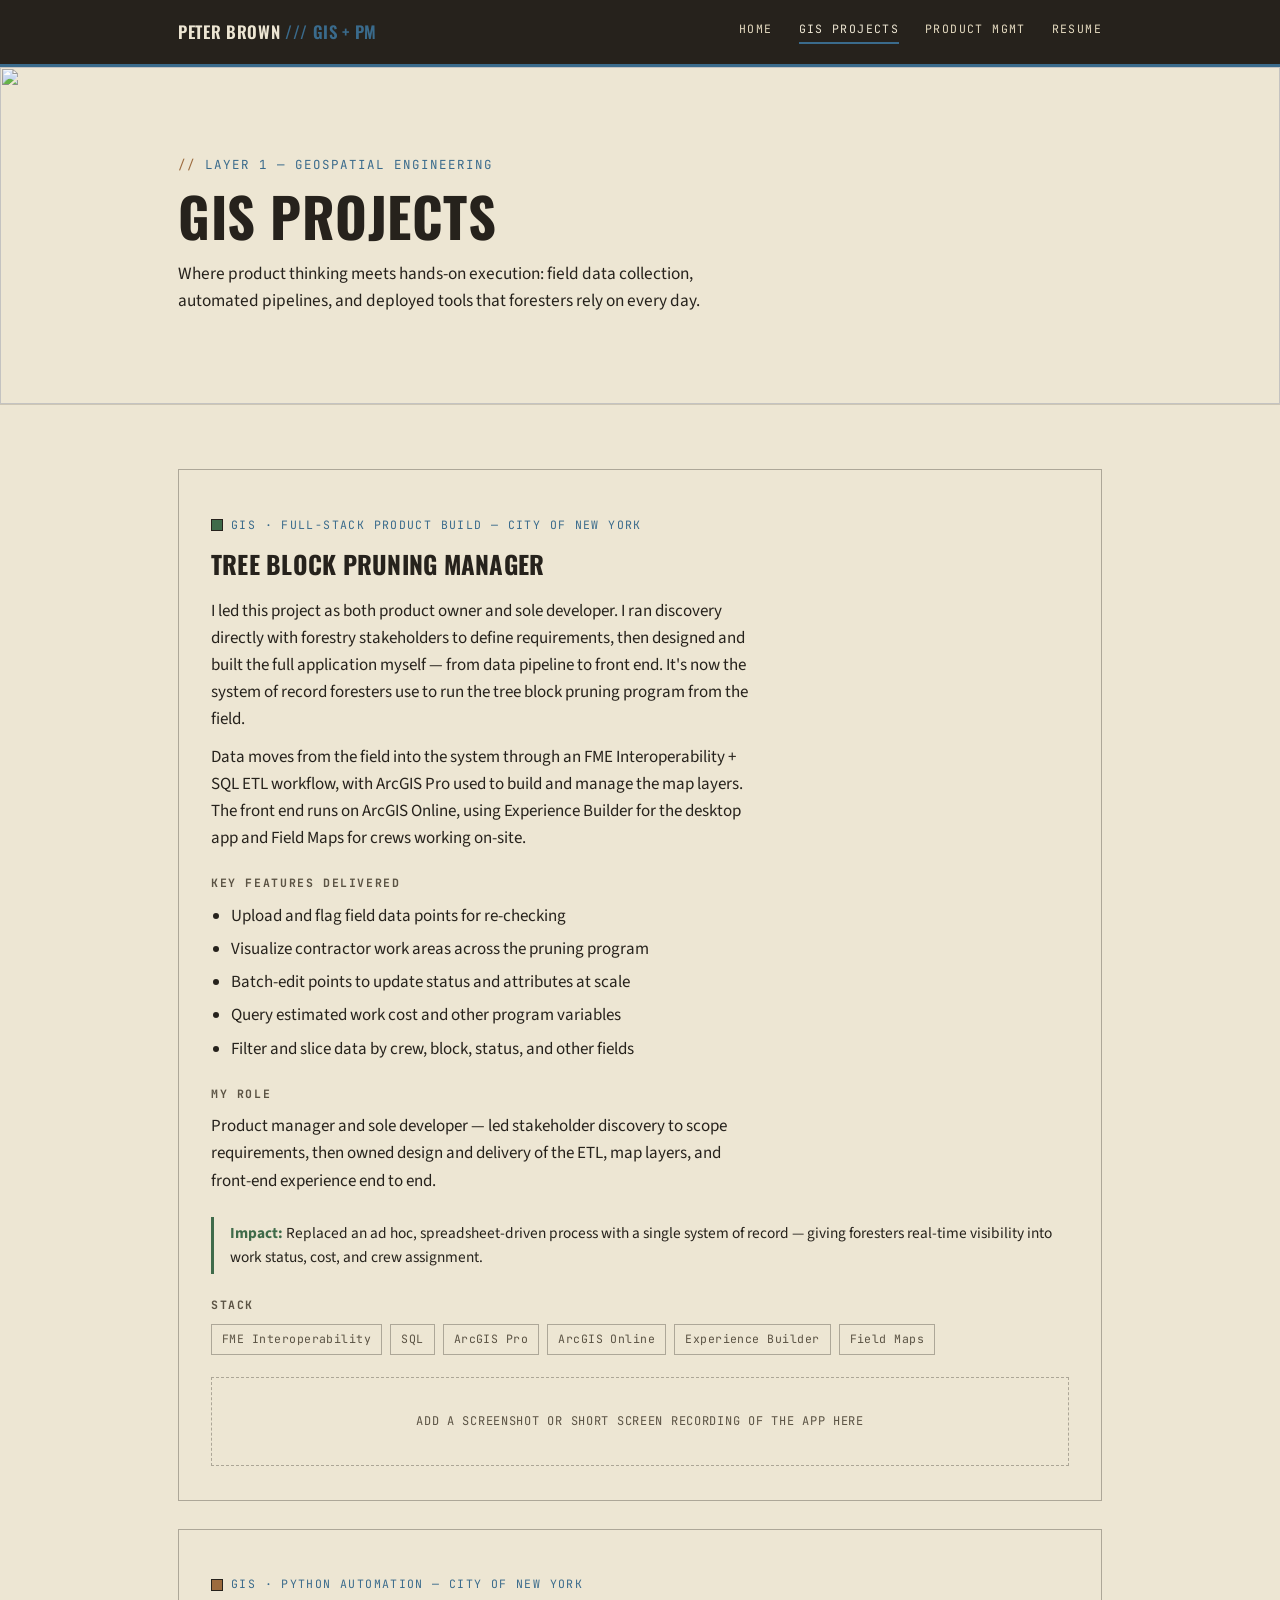
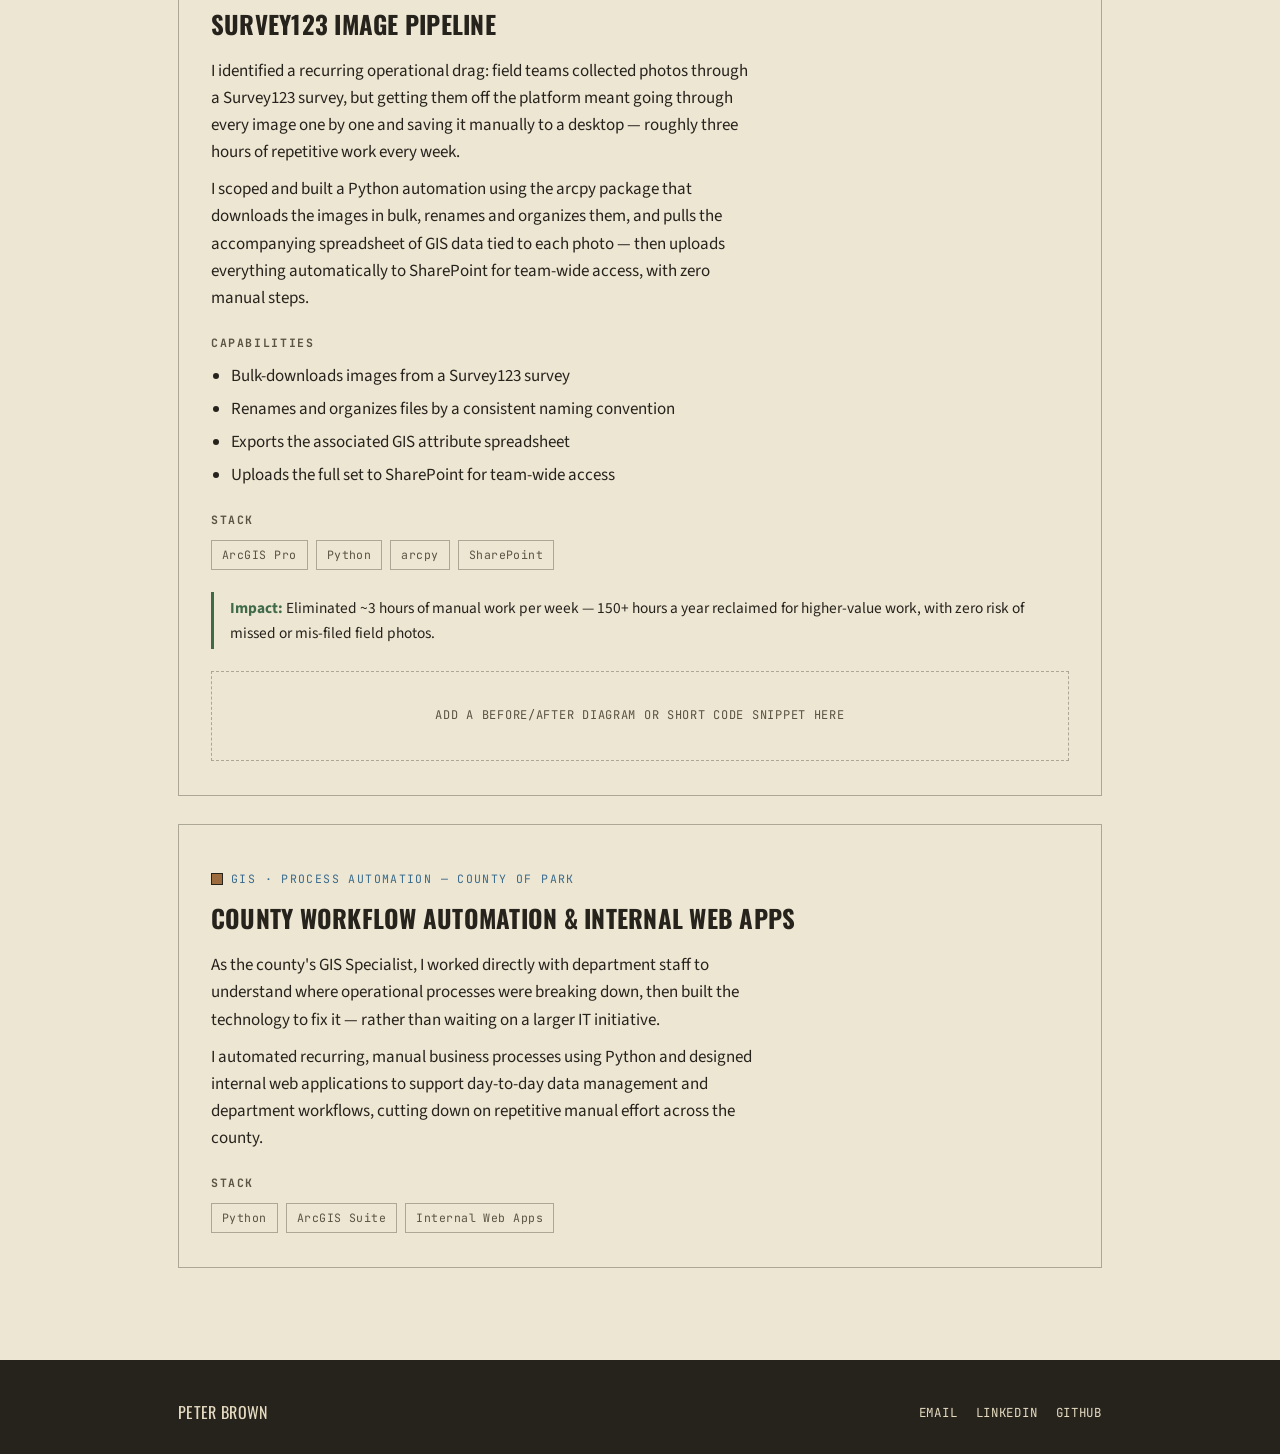
==== gis-projects.html @ 3a9af03f "Complete rework of portfolio 2026 Rewrote site to match my latest experience as of 2026" ====
<!DOCTYPE html>
<html lang="en">
<head>
<meta charset="UTF-8">
<meta name="viewport" content="width=device-width, initial-scale=1.0">
<title>GIS Projects — Peter Brown</title>
<link rel="preconnect" href="https://fonts.googleapis.com">
<link href="https://fonts.googleapis.com/css2?family=Oswald:wght@500;600;700&family=Source+Sans+3:wght@400;500;600&family=JetBrains+Mono:wght@400;500&display=swap" rel="stylesheet">
<link rel="stylesheet" href="styles.css">
</head>
<body>

<header class="titlebar">
  <div class="wrap">
    <a href="index.html" class="mark">Peter Brown <span>/// GIS + PM</span></a>
    <nav>
      <a href="index.html">Home</a>
      <a href="gis-projects.html" aria-current="page">GIS Projects</a>
      <a href="product-management.html">Product Mgmt</a>
      <a href="resume.html">Resume</a>
    </nav>
  </div>
</header>

<section class="hero">
  <img class="hero-bg" src="assets/contours.svg" alt="" aria-hidden="true">
  <div class="wrap">
    <p class="eyebrow">Layer 1 — Geospatial Engineering</p>
    <h1 class="title" style="font-size:clamp(2.2rem,6vw,3.4rem);">GIS Projects</h1>
    <p class="lede">Where product thinking meets hands-on execution: field data collection, automated pipelines, and deployed tools that foresters rely on every day.</p>
  </div>
</section>

<section class="block">
  <div class="wrap">

    <article class="project" id="pruning-app">
      <p class="cat"><span class="swatch gis"></span>GIS · Full-Stack Product Build — City of New York</p>
      <h3>Tree Block Pruning Manager</h3>
      <p class="narrative">I led this project as both product owner and sole developer. I ran discovery directly with forestry stakeholders to define requirements, then designed and built the full application myself — from data pipeline to front end. It's now the system of record foresters use to run the tree block pruning program from the field.</p>
      <p class="narrative">Data moves from the field into the system through an FME Interoperability + SQL ETL workflow, with ArcGIS Pro used to build and manage the map layers. The front end runs on ArcGIS Online, using Experience Builder for the desktop app and Field Maps for crews working on-site.</p>

      <h4>Key Features Delivered</h4>
      <ul class="capabilities">
        <li>Upload and flag field data points for re-checking</li>
        <li>Visualize contractor work areas across the pruning program</li>
        <li>Batch-edit points to update status and attributes at scale</li>
        <li>Query estimated work cost and other program variables</li>
        <li>Filter and slice data by crew, block, status, and other fields</li>
      </ul>

      <h4>My Role</h4>
      <p class="narrative" style="margin-bottom:0;">Product manager and sole developer — led stakeholder discovery to scope requirements, then owned design and delivery of the ETL, map layers, and front-end experience end to end.</p>

      <div class="impact"><strong>Impact:</strong> Replaced an ad hoc, spreadsheet-driven process with a single system of record — giving foresters real-time visibility into work status, cost, and crew assignment.</div>

      <h4>Stack</h4>
      <div class="stack">
        <span class="pill">FME Interoperability</span>
        <span class="pill">SQL</span>
        <span class="pill">ArcGIS Pro</span>
        <span class="pill">ArcGIS Online</span>
        <span class="pill">Experience Builder</span>
        <span class="pill">Field Maps</span>
      </div>

      <div class="media-slot">Add a screenshot or short screen recording of the app here</div>
    </article>

    <article class="project" id="image-automation">
      <p class="cat"><span class="swatch auto"></span>GIS · Python Automation — City of New York</p>
      <h3>Survey123 Image Pipeline</h3>
      <p class="narrative">I identified a recurring operational drag: field teams collected photos through a Survey123 survey, but getting them off the platform meant going through every image one by one and saving it manually to a desktop — roughly three hours of repetitive work every week.</p>
      <p class="narrative">I scoped and built a Python automation using the arcpy package that downloads the images in bulk, renames and organizes them, and pulls the accompanying spreadsheet of GIS data tied to each photo — then uploads everything automatically to SharePoint for team-wide access, with zero manual steps.</p>

      <h4>Capabilities</h4>
      <ul class="capabilities">
        <li>Bulk-downloads images from a Survey123 survey</li>
        <li>Renames and organizes files by a consistent naming convention</li>
        <li>Exports the associated GIS attribute spreadsheet</li>
        <li>Uploads the full set to SharePoint for team-wide access</li>
      </ul>

      <h4>Stack</h4>
      <div class="stack">
        <span class="pill">ArcGIS Pro</span>
        <span class="pill">Python</span>
        <span class="pill">arcpy</span>
        <span class="pill">SharePoint</span>
      </div>

      <div class="impact"><strong>Impact:</strong> Eliminated ~3 hours of manual work per week — 150+ hours a year reclaimed for higher-value work, with zero risk of missed or mis-filed field photos.</div>

      <div class="media-slot">Add a before/after diagram or short code snippet here</div>
    </article>

    <article class="project" id="park-county-automation">
      <p class="cat"><span class="swatch auto"></span>GIS · Process Automation — County of Park</p>
      <h3>County Workflow Automation &amp; Internal Web Apps</h3>
      <p class="narrative">As the county's GIS Specialist, I worked directly with department staff to understand where operational processes were breaking down, then built the technology to fix it — rather than waiting on a larger IT initiative.</p>
      <p class="narrative">I automated recurring, manual business processes using Python and designed internal web applications to support day-to-day data management and department workflows, cutting down on repetitive manual effort across the county.</p>

      <h4>Stack</h4>
      <div class="stack">
        <span class="pill">Python</span>
        <span class="pill">ArcGIS Suite</span>
        <span class="pill">Internal Web Apps</span>
      </div>
    </article>

  </div>
</section>

<footer class="sheet-footer">
  <div class="wrap">
    <div class="fname">Peter Brown</div>
    <div class="contact-links">
      <a href="mailto:peternbrown100@gmail.com">Email</a>
      <a href="https://linkedin.com/in/your-profile" target="_blank" rel="noopener">LinkedIn</a>
      <a href="https://github.com/your-username" target="_blank" rel="noopener">GitHub</a>
    </div>
  </div>
</footer>

</body>
</html>
---- styles.css ----
/* ============================================================
   TOKENS — topo-sheet palette, drawn from USGS quad map colors
   ============================================================ */
:root {
  --paper: #EDE6D3;
  --paper-alt: #E4DAC0;
  --ink: #26221C;
  --ink-soft: #5B5344;
  --contour: #9C6B3E;
  --forest: #3F6B4A;
  --survey-blue: #3A6B8C;
  --plss-red: #A5392F;
  --line: rgba(38, 34, 28, 0.16);
  --line-strong: rgba(38, 34, 28, 0.32);

  --font-display: "Oswald", "Arial Narrow", sans-serif;
  --font-body: "Source Sans 3", "Segoe UI", sans-serif;
  --font-mono: "JetBrains Mono", "Courier New", monospace;
}

* { box-sizing: border-box; }
html { scroll-behavior: smooth; }

body {
  margin: 0;
  background: var(--paper);
  color: var(--ink);
  font-family: var(--font-body);
  font-size: 17px;
  line-height: 1.6;
}

img { max-width: 100%; display: block; }
a { color: inherit; }

.wrap {
  max-width: 980px;
  margin: 0 auto;
  padding: 0 28px;
}

/* ============================================================
   TITLE BAR — persistent header styled like a map sheet strip
   ============================================================ */
.titlebar {
  background: var(--ink);
  color: var(--paper);
  border-bottom: 3px solid var(--survey-blue);
  position: sticky;
  top: 0;
  z-index: 50;
}
.titlebar .wrap {
  display: flex;
  align-items: center;
  justify-content: space-between;
  height: 64px;
}
.titlebar .mark {
  font-family: var(--font-display);
  font-weight: 600;
  letter-spacing: 0.04em;
  font-size: 1.05rem;
  text-transform: uppercase;
  text-decoration: none;
  color: var(--paper);
}
.titlebar .mark span { color: var(--survey-blue); }
.titlebar nav { display: flex; gap: 26px; }
.titlebar nav a {
  font-family: var(--font-mono);
  font-size: 0.72rem;
  letter-spacing: 0.12em;
  text-transform: uppercase;
  text-decoration: none;
  color: var(--paper-alt);
  padding-bottom: 4px;
  border-bottom: 2px solid transparent;
  transition: border-color 0.15s ease, color 0.15s ease;
}
.titlebar nav a:hover,
.titlebar nav a[aria-current="page"] {
  color: var(--paper);
  border-color: var(--survey-blue);
}

/* ============================================================
   HERO — map-sheet cover with contour texture
   ============================================================ */
.hero {
  position: relative;
  overflow: hidden;
  background: var(--paper);
  border-bottom: 1px solid var(--line);
}
.hero-bg {
  position: absolute;
  inset: 0;
  width: 100%;
  height: 100%;
  opacity: 0.9;
  pointer-events: none;
}
.hero .wrap {
  position: relative;
  padding-top: 88px;
  padding-bottom: 72px;
}
.eyebrow {
  font-family: var(--font-mono);
  font-size: 0.78rem;
  letter-spacing: 0.16em;
  text-transform: uppercase;
  color: var(--survey-blue);
  margin: 0 0 14px;
}
.eyebrow::before { content: "// "; color: var(--contour); }

h1.title {
  font-family: var(--font-display);
  font-weight: 700;
  text-transform: uppercase;
  letter-spacing: 0.01em;
  font-size: clamp(2.6rem, 7vw, 4.4rem);
  line-height: 0.98;
  margin: 0 0 10px;
}
.hero .role {
  font-family: var(--font-mono);
  font-size: 0.95rem;
  letter-spacing: 0.06em;
  color: var(--ink-soft);
  text-transform: uppercase;
  margin: 0 0 26px;
}
.lede {
  max-width: 58ch;
  font-size: 1.08rem;
  color: var(--ink);
}
.hero-actions {
  display: flex;
  gap: 14px;
  margin-top: 32px;
  flex-wrap: wrap;
}

/* Buttons */
.btn {
  display: inline-block;
  font-family: var(--font-mono);
  font-size: 0.78rem;
  letter-spacing: 0.1em;
  text-transform: uppercase;
  text-decoration: none;
  padding: 12px 20px;
  border: 1.5px solid var(--ink);
  color: var(--ink);
  transition: background 0.15s ease, color 0.15s ease, border-color 0.15s ease;
}
.btn:hover { background: var(--ink); color: var(--paper); }
.btn.primary { background: var(--survey-blue); color: var(--paper); border-color: var(--survey-blue); }
.btn.primary:hover { background: #2E5670; border-color: #2E5670; }

/* Impact stats bar — above-the-fold quantified proof points */
.stats-bar {
  display: grid;
  grid-template-columns: repeat(auto-fit, minmax(160px, 1fr));
  gap: 1px;
  background: var(--line-strong);
  border: 1px solid var(--line-strong);
  margin: 30px 0 8px;
  max-width: 760px;
}
.stat {
  background: var(--paper);
  padding: 18px 16px;
  text-align: left;
}
.stat .num {
  font-family: var(--font-display);
  font-weight: 700;
  font-size: 1.9rem;
  color: var(--forest);
  line-height: 1;
  margin-bottom: 6px;
}
.stat .label {
  font-family: var(--font-mono);
  font-size: 0.68rem;
  letter-spacing: 0.06em;
  text-transform: uppercase;
  color: var(--ink-soft);
}

/* ============================================================
   SECTIONS
   ============================================================ */
section.block { padding: 64px 0; border-bottom: 1px solid var(--line); }
section.block:last-of-type { border-bottom: none; }

.section-head { margin-bottom: 36px; }
.section-head h2 {
  font-family: var(--font-display);
  text-transform: uppercase;
  font-size: 1.9rem;
  letter-spacing: 0.01em;
  margin: 0 0 6px;
}
.section-head .sub {
  font-family: var(--font-mono);
  font-size: 0.85rem;
  color: var(--ink-soft);
  letter-spacing: 0.02em;
}

/* ============================================================
   LEGEND CARDS — the signature element.
   Modeled on a map-sheet legend key: swatch + label + description.
   ============================================================ */
.legend-grid {
  display: grid;
  grid-template-columns: repeat(auto-fit, minmax(230px, 1fr));
  gap: 2px;
  background: var(--line);
  border: 1px solid var(--line-strong);
}
.legend-card {
  background: var(--paper);
  padding: 26px 24px;
  text-decoration: none;
  color: var(--ink);
  display: flex;
  flex-direction: column;
  gap: 10px;
  transition: background 0.15s ease;
}
a.legend-card:hover { background: var(--paper-alt); }
.swatch {
  width: 22px;
  height: 22px;
  border: 1.5px solid var(--ink);
}
.swatch.gis { background: var(--forest); }
.swatch.pm { background: var(--survey-blue); }
.swatch.auto { background: var(--contour); }
.swatch.empty { background: transparent; border-style: dashed; }

.legend-card .cat {
  font-family: var(--font-mono);
  font-size: 0.7rem;
  letter-spacing: 0.12em;
  text-transform: uppercase;
  color: var(--ink-soft);
}
.legend-card h3 {
  font-family: var(--font-display);
  text-transform: uppercase;
  font-size: 1.15rem;
  margin: 0;
  letter-spacing: 0.01em;
}
.legend-card p { margin: 0; font-size: 0.94rem; color: var(--ink-soft); }
.legend-card .arrow {
  margin-top: auto;
  font-family: var(--font-mono);
  font-size: 0.75rem;
  letter-spacing: 0.08em;
  color: var(--survey-blue);
  font-weight: 600;
}
a.legend-card { border-top: 3px solid transparent; transition: background 0.15s ease, border-color 0.15s ease; }
a.legend-card:hover { border-top-color: var(--survey-blue); }

/* ============================================================
   PROJECT ENTRY — full case-study layout (GIS + PM pages)
   ============================================================ */
.project {
  border: 1px solid var(--line-strong);
  background: var(--paper);
  margin-bottom: 28px;
  padding: 34px 32px;
}
.project .cat {
  font-family: var(--font-mono);
  font-size: 0.72rem;
  letter-spacing: 0.12em;
  text-transform: uppercase;
  color: var(--survey-blue);
  display: flex;
  align-items: center;
  gap: 8px;
  margin-bottom: 10px;
}
.project .cat .swatch { width: 12px; height: 12px; border-width: 1px; }
.project h3 {
  font-family: var(--font-display);
  text-transform: uppercase;
  font-size: 1.55rem;
  margin: 0 0 14px;
  letter-spacing: 0.01em;
}
.project .narrative { margin: 0 0 18px; max-width: 68ch; }
.project .narrative + .narrative { margin-top: -8px; }

.project h4 {
  font-family: var(--font-mono);
  font-size: 0.72rem;
  letter-spacing: 0.14em;
  text-transform: uppercase;
  color: var(--ink-soft);
  margin: 22px 0 10px;
}
.project ul.capabilities { margin: 0; padding-left: 20px; }
.project ul.capabilities li { margin-bottom: 6px; }

.stack {
  display: flex;
  flex-wrap: wrap;
  gap: 8px;
  margin-top: 4px;
}
.pill {
  font-family: var(--font-mono);
  font-size: 0.72rem;
  letter-spacing: 0.04em;
  border: 1px solid var(--line-strong);
  padding: 5px 10px;
  color: var(--ink-soft);
}

.impact {
  margin-top: 22px;
  border-left: 3px solid var(--forest);
  padding: 4px 0 4px 16px;
  font-size: 0.96rem;
  color: var(--ink);
}
.impact strong { color: var(--forest); }

.media-slot {
  margin-top: 22px;
  border: 1.5px dashed var(--line-strong);
  padding: 34px 20px;
  text-align: center;
  font-family: var(--font-mono);
  font-size: 0.75rem;
  letter-spacing: 0.06em;
  text-transform: uppercase;
  color: var(--ink-soft);
}

/* Empty / placeholder project card */
.project.placeholder {
  border-style: dashed;
  display: flex;
  align-items: center;
  justify-content: center;
  min-height: 140px;
  text-align: center;
}
.project.placeholder .inner { max-width: 40ch; }
.project.placeholder h4 {
  margin: 0 0 6px;
  color: var(--ink);
  font-size: 0.85rem;
}
.project.placeholder p { margin: 0; font-size: 0.85rem; color: var(--ink-soft); }

/* ============================================================
   KEY / SKILLS TABLE
   ============================================================ */
.key-table { display: grid; grid-template-columns: repeat(auto-fit, minmax(230px, 1fr)); gap: 28px; }
.key-col .cat { display: flex; align-items: center; gap: 8px; margin-bottom: 12px; }
.key-col .cat span.label {
  font-family: var(--font-mono);
  font-size: 0.78rem;
  letter-spacing: 0.1em;
  text-transform: uppercase;
}
.key-col ul { list-style: none; margin: 0; padding: 0; }
.key-col li {
  font-size: 0.94rem;
  padding: 6px 0;
  border-bottom: 1px dotted var(--line-strong);
}

/* ============================================================
   FOOTER
   ============================================================ */
footer.sheet-footer {
  background: var(--ink);
  color: var(--paper-alt);
  padding: 40px 0 28px;
}
footer.sheet-footer .wrap {
  display: flex;
  justify-content: space-between;
  align-items: center;
  flex-wrap: wrap;
  gap: 18px;
}
footer.sheet-footer .fname {
  font-family: var(--font-display);
  text-transform: uppercase;
  letter-spacing: 0.02em;
  font-size: 1rem;
}
footer.sheet-footer .contact-links { display: flex; gap: 18px; }
footer.sheet-footer a {
  text-decoration: none;
  color: var(--paper-alt);
  font-family: var(--font-mono);
  font-size: 0.78rem;
  letter-spacing: 0.06em;
  text-transform: uppercase;
  border-bottom: 1px solid transparent;
}
footer.sheet-footer a:hover { border-color: var(--contour); color: var(--paper); }
footer.sheet-footer .scale-note {
  font-family: var(--font-mono);
  font-size: 0.68rem;
  color: var(--ink-soft);
  margin-top: 20px;
  letter-spacing: 0.04em;
}

/* ============================================================
   TIMELINE — experience & education entries on the resume page
   ============================================================ */
.timeline { margin-bottom: 8px; }
.timeline-entry {
  border-left: 3px solid var(--line-strong);
  padding: 2px 0 30px 24px;
  position: relative;
}
.timeline-entry:last-child { padding-bottom: 2px; }
.timeline-entry::before {
  content: "";
  position: absolute;
  left: -7px;
  top: 5px;
  width: 11px;
  height: 11px;
  background: var(--survey-blue);
  border: 2px solid var(--paper);
}
.timeline-entry .when {
  font-family: var(--font-mono);
  font-size: 0.72rem;
  letter-spacing: 0.08em;
  text-transform: uppercase;
  color: var(--ink-soft);
  margin-bottom: 4px;
}
.timeline-entry h4.role {
  font-family: var(--font-display);
  text-transform: uppercase;
  font-size: 1.1rem;
  margin: 0 0 2px;
  letter-spacing: 0.01em;
  color: var(--ink);
}
.timeline-entry .org {
  font-family: var(--font-mono);
  font-size: 0.85rem;
  color: var(--survey-blue);
  margin-bottom: 12px;
}
.timeline-entry ul { margin: 0; padding-left: 20px; }
.timeline-entry li { margin-bottom: 5px; font-size: 0.94rem; }
.resume-cta {
  border: 1px solid var(--line-strong);
  padding: 30px 28px;
  display: flex;
  justify-content: space-between;
  align-items: center;
  flex-wrap: wrap;
  gap: 18px;
  margin-bottom: 40px;
}
.resume-cta .info h3 {
  font-family: var(--font-display);
  text-transform: uppercase;
  margin: 0 0 6px;
  font-size: 1.2rem;
}
.resume-cta .info p { margin: 0; color: var(--ink-soft); font-size: 0.92rem; }

/* ============================================================
   RESPONSIVE
   ============================================================ */
@media (max-width: 640px) {
  .titlebar .wrap { flex-direction: column; height: auto; padding: 14px 20px; gap: 10px; }
  .titlebar nav { gap: 16px; flex-wrap: wrap; justify-content: center; }
  .hero .wrap { padding-top: 56px; padding-bottom: 48px; }
  .project { padding: 26px 20px; }
  footer.sheet-footer .wrap { flex-direction: column; align-items: flex-start; }
}

@media (prefers-reduced-motion: reduce) {
  html { scroll-behavior: auto; }
}

/* Focus visibility */
a:focus-visible, button:focus-visible {
  outline: 2px solid var(--survey-blue);
  outline-offset: 2px;
}
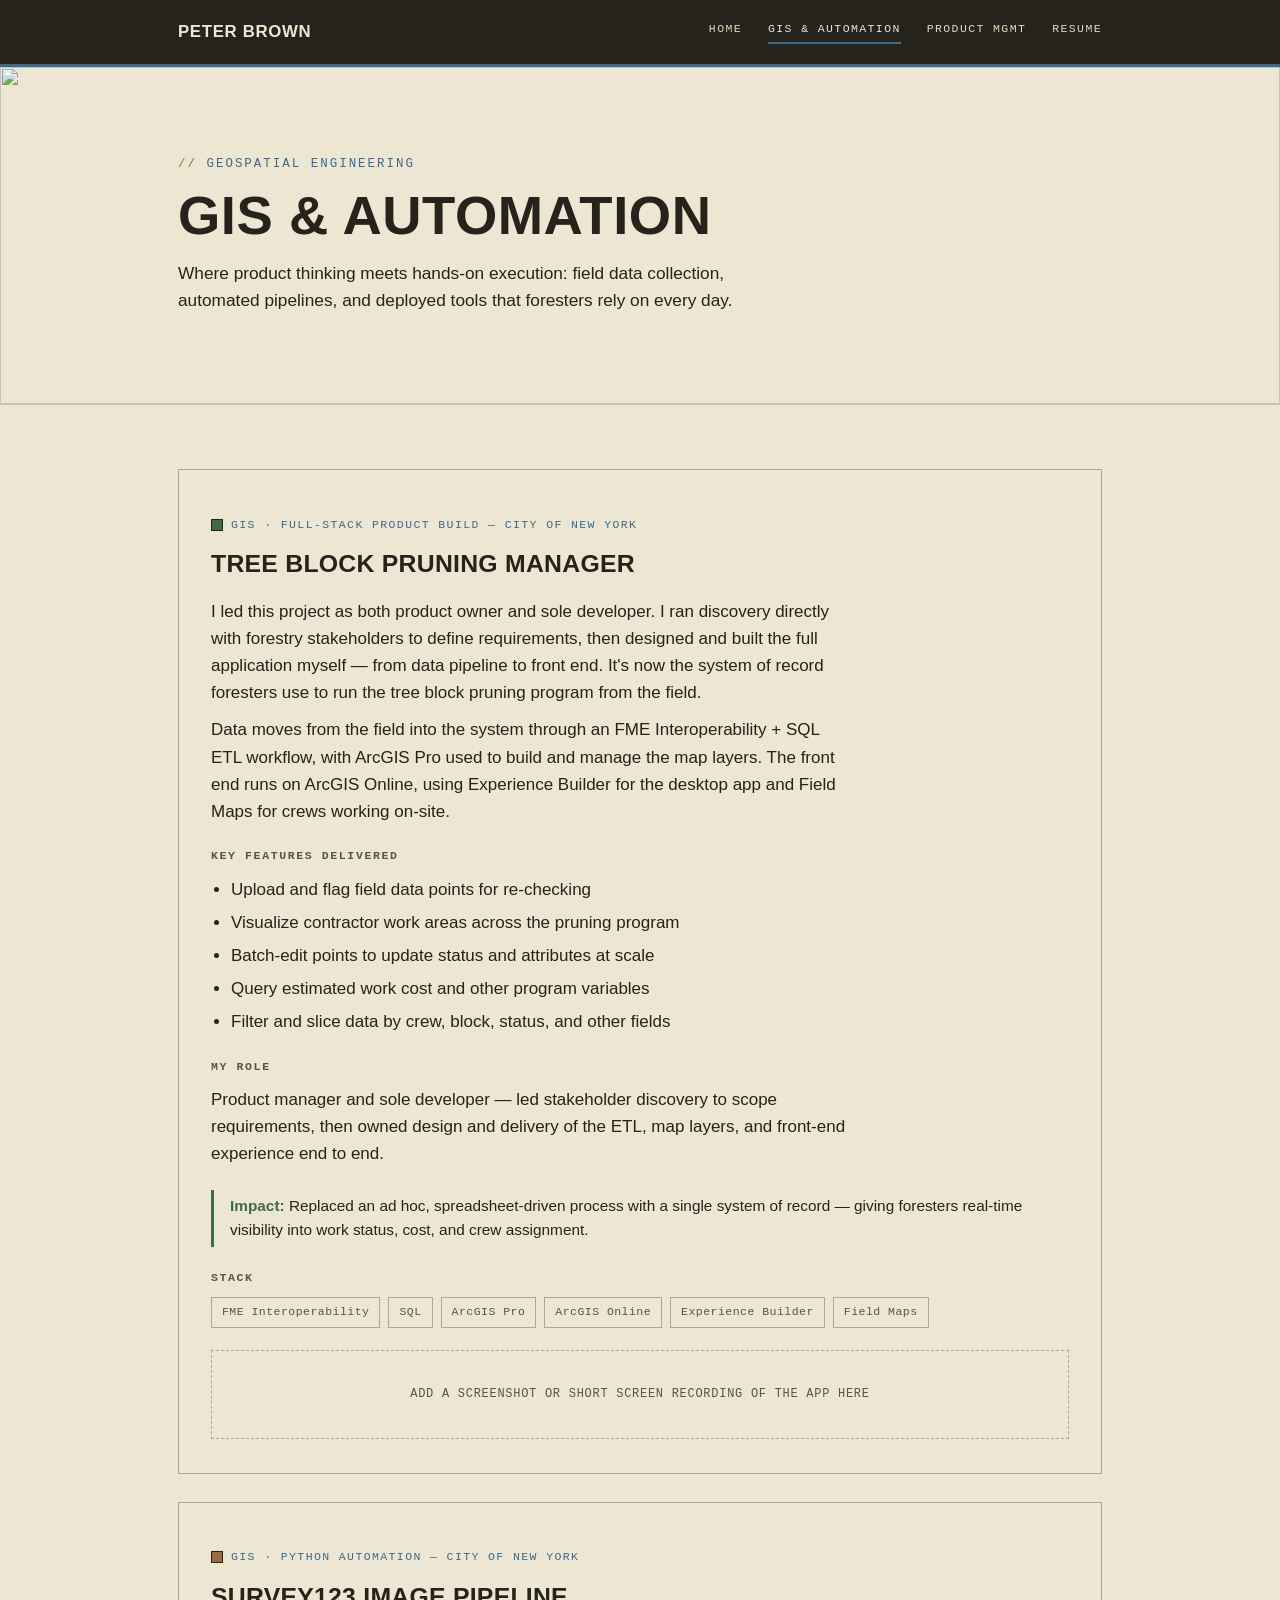
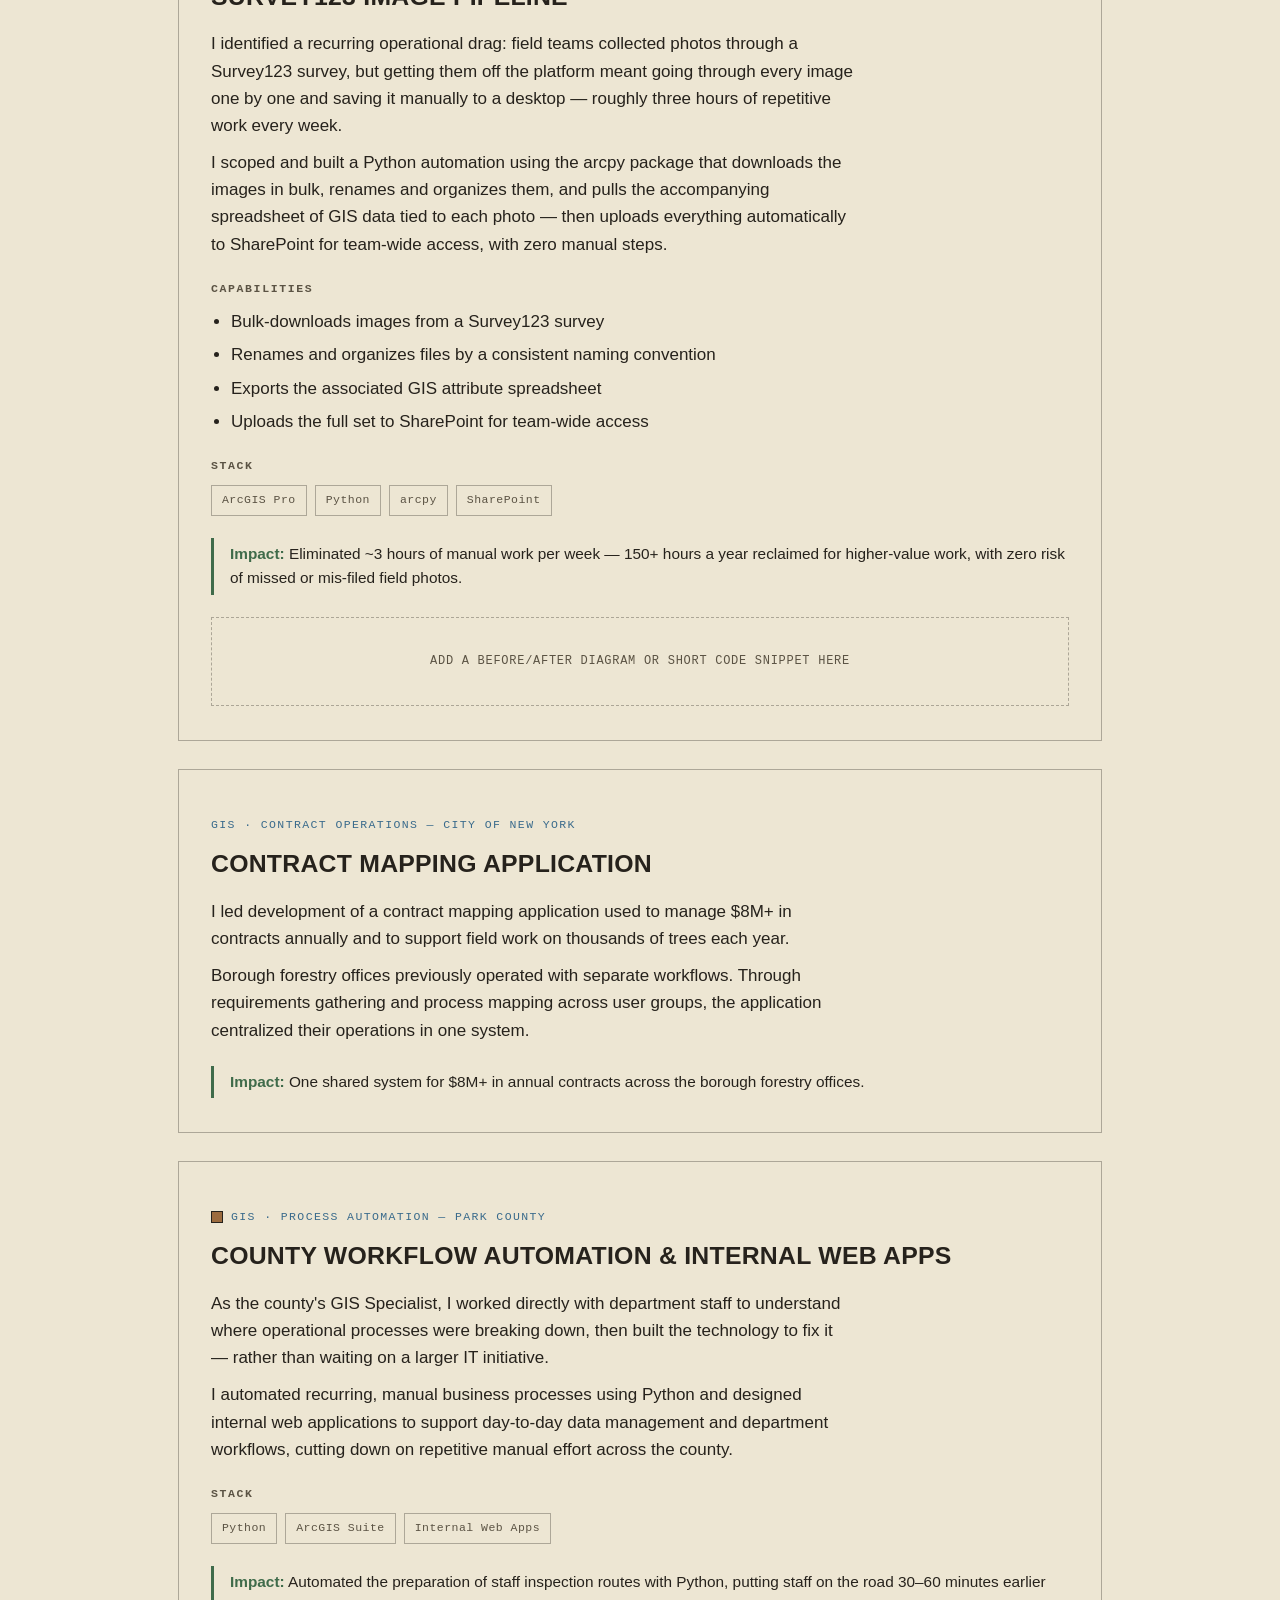
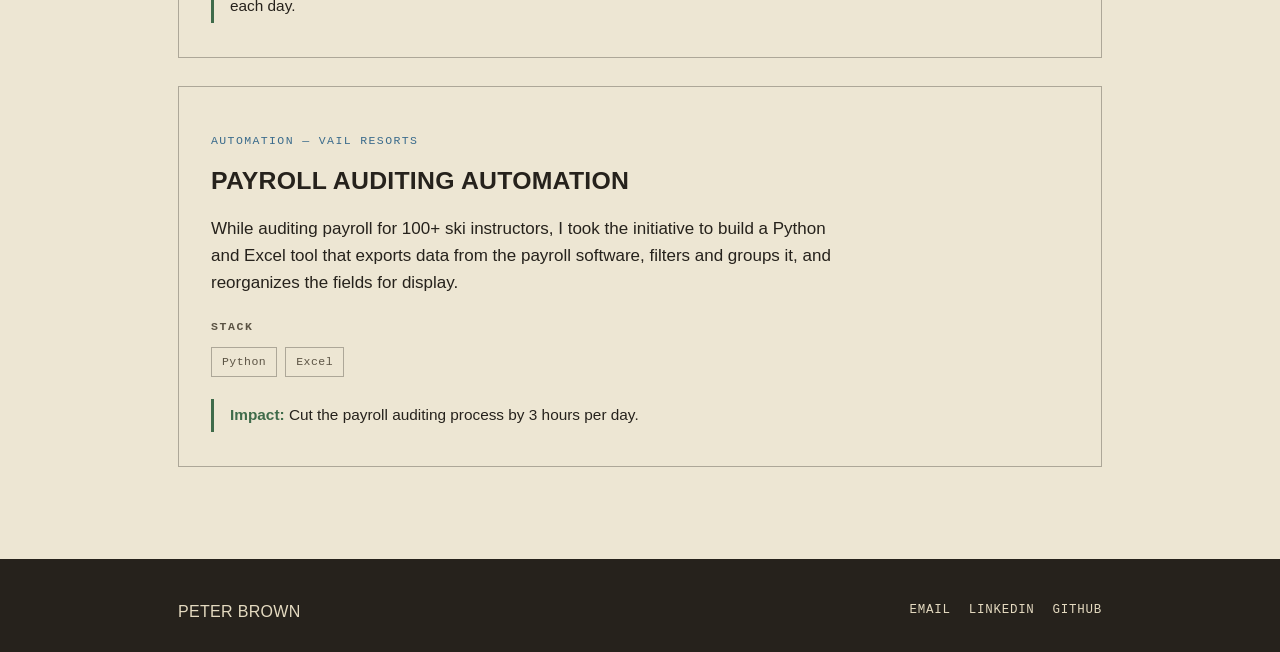
==== commit 9185cea0: "Add files via upload" ====
--- a/gis-projects.html
+++ b/gis-projects.html
@@ -3,19 +3,19 @@
 <head>
 <meta charset="UTF-8">
 <meta name="viewport" content="width=device-width, initial-scale=1.0">
-<title>GIS Projects — Peter Brown</title>
+<title>GIS &amp; Automation — Peter Brown</title>
 <link rel="preconnect" href="https://fonts.googleapis.com">
-<link href="https://fonts.googleapis.com/css2?family=Oswald:wght@500;600;700&family=Source+Sans+3:wght@400;500;600&family=JetBrains+Mono:wght@400;500&display=swap" rel="stylesheet">
+<link href="https://fonts.googleapis.com/css2?family=Libre+Caslon+Text:wght@400;700&family=Libre+Franklin:wght@400;500;600&display=swap" rel="stylesheet">
 <link rel="stylesheet" href="styles.css">
 </head>
 <body>
 
 <header class="titlebar">
   <div class="wrap">
-    <a href="index.html" class="mark">Peter Brown <span>/// GIS + PM</span></a>
+    <a href="index.html" class="mark">Peter Brown</a>
     <nav>
       <a href="index.html">Home</a>
-      <a href="gis-projects.html" aria-current="page">GIS Projects</a>
+      <a href="gis-projects.html" aria-current="page">GIS &amp; Automation</a>
       <a href="product-management.html">Product Mgmt</a>
       <a href="resume.html">Resume</a>
     </nav>
@@ -25,8 +25,8 @@
 <section class="hero">
   <img class="hero-bg" src="assets/contours.svg" alt="" aria-hidden="true">
   <div class="wrap">
-    <p class="eyebrow">Layer 1 — Geospatial Engineering</p>
-    <h1 class="title" style="font-size:clamp(2.2rem,6vw,3.4rem);">GIS Projects</h1>
+    <p class="eyebrow">Geospatial Engineering</p>
+    <h1 class="title" style="font-size:clamp(2.2rem,6vw,3.4rem);">GIS &amp; Automation</h1>
     <p class="lede">Where product thinking meets hands-on execution: field data collection, automated pipelines, and deployed tools that foresters rely on every day.</p>
   </div>
 </section>
@@ -94,8 +94,16 @@
       <div class="media-slot">Add a before/after diagram or short code snippet here</div>
     </article>
 
+    <article class="project" id="contract-mapping">
+      <p class="cat">GIS · Contract Operations — City of New York</p>
+      <h3>Contract Mapping Application</h3>
+      <p class="narrative">I led development of a contract mapping application used to manage $8M+ in contracts annually and to support field work on thousands of trees each year.</p>
+      <p class="narrative">Borough forestry offices previously operated with separate workflows. Through requirements gathering and process mapping across user groups, the application centralized their operations in one system.</p>
+      <div class="impact"><strong>Impact:</strong> One shared system for $8M+ in annual contracts across the borough forestry offices.</div>
+    </article>
+
     <article class="project" id="park-county-automation">
-      <p class="cat"><span class="swatch auto"></span>GIS · Process Automation — County of Park</p>
+      <p class="cat"><span class="swatch auto"></span>GIS · Process Automation — Park County</p>
       <h3>County Workflow Automation &amp; Internal Web Apps</h3>
       <p class="narrative">As the county's GIS Specialist, I worked directly with department staff to understand where operational processes were breaking down, then built the technology to fix it — rather than waiting on a larger IT initiative.</p>
       <p class="narrative">I automated recurring, manual business processes using Python and designed internal web applications to support day-to-day data management and department workflows, cutting down on repetitive manual effort across the county.</p>
@@ -106,6 +114,19 @@
         <span class="pill">ArcGIS Suite</span>
         <span class="pill">Internal Web Apps</span>
       </div>
+      <div class="impact"><strong>Impact:</strong> Automated the preparation of staff inspection routes with Python, putting staff on the road 30–60 minutes earlier each day.</div>
+    </article>
+
+    <article class="project" id="payroll-automation">
+      <p class="cat">Automation — Vail Resorts</p>
+      <h3>Payroll Auditing Automation</h3>
+      <p class="narrative">While auditing payroll for 100+ ski instructors, I took the initiative to build a Python and Excel tool that exports data from the payroll software, filters and groups it, and reorganizes the fields for display.</p>
+      <h4>Stack</h4>
+      <div class="stack">
+        <span class="pill">Python</span>
+        <span class="pill">Excel</span>
+      </div>
+      <div class="impact"><strong>Impact:</strong> Cut the payroll auditing process by 3 hours per day.</div>
     </article>
 
   </div>
